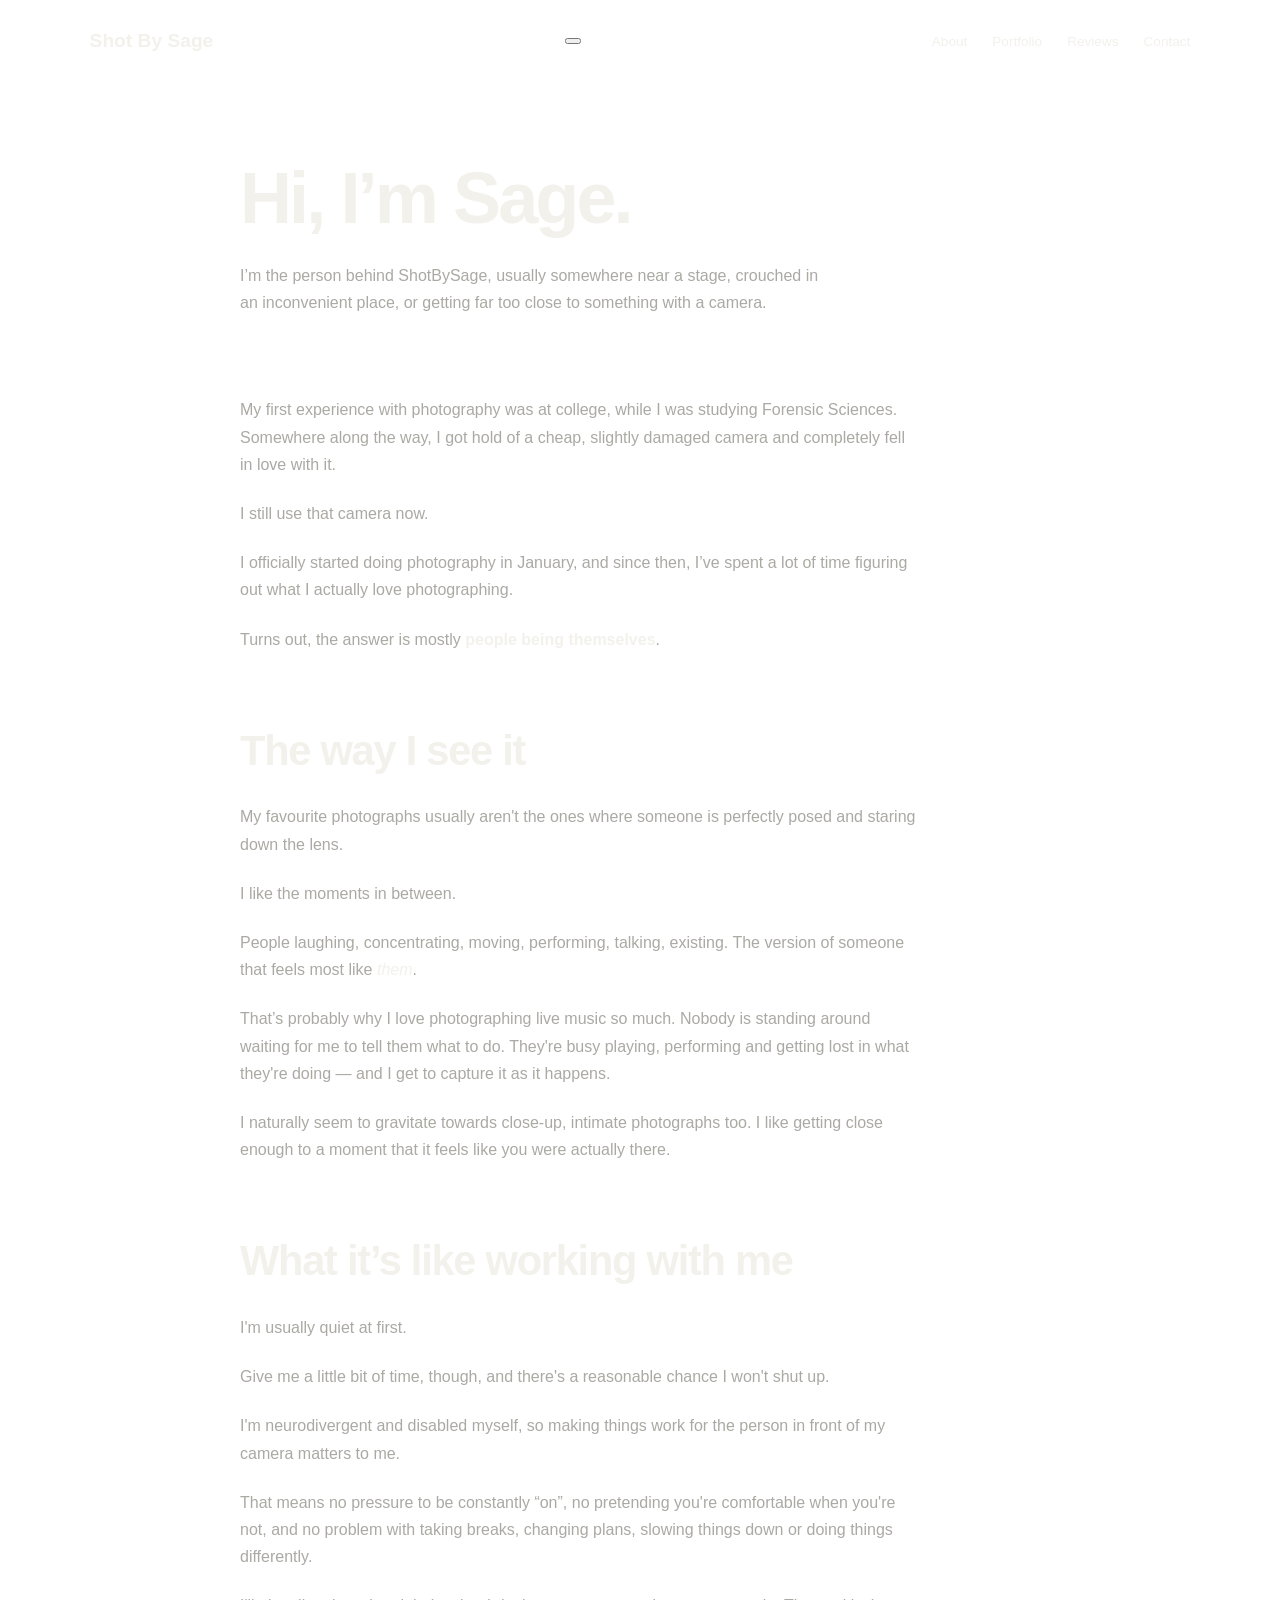
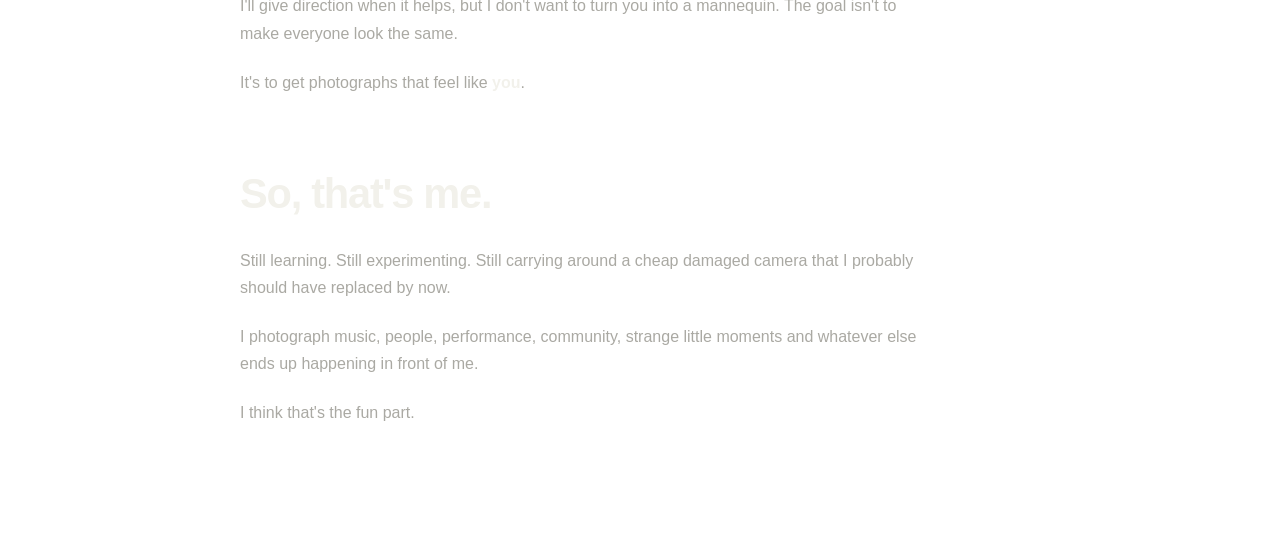
==== about.html @ a7e8df9d "Add files via upload" ====
<!DOCTYPE html>
<html lang="en">

<head>
    <meta charset="UTF-8">
    <meta name="viewport" content="width=device-width, initial-scale=1.0">

    <title>About | Shot By Sage</title>

    <link rel="stylesheet" href="css/style.css">
    <link rel="stylesheet" href="css/about.css">
</head>

<body>

    <header>

        <a href="index.html" class="logo">Shot By Sage</a>

        <button
            class="menu-toggle"
            aria-label="Open navigation menu"
            aria-expanded="false"
        >
            <span></span>
            <span></span>
            <span></span>
        </button>

        <nav class="site-nav">
            <a href="about.html">About</a>
            <a href="portfolio.html">Portfolio</a>
            <a href="reviews.html">Reviews</a>
            <a href="contact.html">Contact</a>
        </nav>

    </header>


    <main class="about-page">

        <section class="about-intro">

            <h1>Hi, I’m Sage.</h1>

            <p>
                I’m the person behind ShotBySage, usually somewhere near a stage,
                crouched in an inconvenient place, or getting far too close to
                something with a camera.
            </p>

        </section>


        <section class="about-content">

            <div class="about-block">

                <p>
                    My first experience with photography was at college, while I
                    was studying Forensic Sciences. Somewhere along the way, I got
                    hold of a cheap, slightly damaged camera and completely fell
                    in love with it.
                </p>

                <p>
                    I still use that camera now.
                </p>

                <p>
                    I officially started doing photography in January, and since
                    then, I’ve spent a lot of time figuring out what I actually
                    love photographing.
                </p>

                <p>
                    Turns out, the answer is mostly <strong>people being
                    themselves</strong>.
                </p>

            </div>


            <div class="about-block">

                <h2>The way I see it</h2>

                <p>
                    My favourite photographs usually aren't the ones where someone
                    is perfectly posed and staring down the lens.
                </p>

                <p>
                    I like the moments in between.
                </p>

                <p>
                    People laughing, concentrating, moving, performing, talking,
                    existing. The version of someone that feels most like
                    <em>them</em>.
                </p>

                <p>
                    That’s probably why I love photographing live music so much.
                    Nobody is standing around waiting for me to tell them what to
                    do. They're busy playing, performing and getting lost in what
                    they're doing — and I get to capture it as it happens.
                </p>

                <p>
                    I naturally seem to gravitate towards close-up, intimate
                    photographs too. I like getting close enough to a moment that
                    it feels like you were actually there.
                </p>

            </div>


            <div class="about-block">

                <h2>What it’s like working with me</h2>

                <p>
                    I'm usually quiet at first.
                </p>

                <p>
                    Give me a little bit of time, though, and there's a reasonable
                    chance I won't shut up.
                </p>

                <p>
                    I'm neurodivergent and disabled myself, so making things work
                    for the person in front of my camera matters to me.
                </p>

                <p>
                    That means no pressure to be constantly “on”, no pretending
                    you're comfortable when you're not, and no problem with taking
                    breaks, changing plans, slowing things down or doing things
                    differently.
                </p>

                <p>
                    I'll give direction when it helps, but I don't want to turn you
                    into a mannequin. The goal isn't to make everyone look the same.
                </p>

                <p>
                    It's to get photographs that feel like <strong>you</strong>.
                </p>

            </div>


            <div class="about-block about-ending">

                <h2>So, that's me.</h2>

                <p>
                    Still learning. Still experimenting. Still carrying around a
                    cheap damaged camera that I probably should have replaced by now.
                </p>

                <p>
                    I photograph music, people, performance, community, strange
                    little moments and whatever else ends up happening in front of me.
                </p>

                <p>
                    I think that's the fun part.
                </p>

            </div>

        </section>

    </main>


    <script src="js/script.js"></script>

</body>

</html>
---- css/about.css ----
/* =========================
   ABOUT PAGE
========================= */

* {
    box-sizing: border-box;
}

body {
    margin: 0;
   
    color: #f2f1eb;
    font-family: Arial, sans-serif;
}


/* =========================
   HEADER
========================= */

header {
    display: flex;
    justify-content: space-between;
    align-items: center;

    padding: 30px 7%;
}

.logo {
    color: #f2f1eb;
    text-decoration: none;

    font-size: 1.2rem;
    font-weight: 700;
}

nav {
    display: flex;
    gap: 25px;
}

nav a {
    color: #f2f1eb;
    text-decoration: none;

    font-size: 0.85rem;
}

nav a:hover {
    opacity: 0.6;
}


/* =========================
   PAGE
========================= */

.about-page {
    width: min(800px, 86%);
    margin: 0 auto;

    padding: 80px 0 110px;
}


/* =========================
   INTRO
========================= */

.about-intro {
    margin-bottom: 80px;
}

.about-intro h1 {
    margin: 0 0 28px;

    font-size: clamp(2.8rem, 6vw, 4.5rem);

    line-height: 1;
    letter-spacing: -0.04em;
}

.about-intro p {
    max-width: 580px;

    margin: 0;

    color: #aaa9a3;

    font-size: 1rem;
    line-height: 1.7;
}


/* =========================
   CONTENT
========================= */

.about-content {
    max-width: 680px;
}

.about-block {
    margin-bottom: 75px;
}

.about-block:last-child {
    margin-bottom: 0;
}


/* =========================
   SECTION HEADINGS
========================= */

.about-block h2 {
    margin: 0 0 30px;

    font-size: clamp(1.8rem, 4vw, 2.6rem);

    font-weight: 700;

    line-height: 1.1;

    letter-spacing: -0.03em;
}


/* =========================
   PARAGRAPHS
========================= */

.about-block p {
    margin: 0 0 22px;

    color: #aaa9a3;

    font-size: 1rem;

    line-height: 1.7;
}

.about-block p:last-child {
    margin-bottom: 0;
}


/* =========================
   EMPHASIS
========================= */

.about-block strong,
.about-block em {
    color: #f2f1eb;
}


/* =========================
   ENDING
========================= */

.about-ending {
    margin-top: 20px;
}


/* =========================
   MOBILE
========================= */

@media (max-width: 700px) {

    header {
        padding: 25px 7%;
    }

    nav {
        gap: 15px;
    }

    nav a {
        font-size: 0.75rem;
    }

    .about-page {
        padding: 55px 0 80px;
    }

    .about-intro {
        margin-bottom: 60px;
    }

    .about-block {
        margin-bottom: 55px;
    }

    .about-block h2 {
        margin-bottom: 22px;
    }

    .about-block p {
        margin-bottom: 18px;

        font-size: 0.95rem;
    }

}
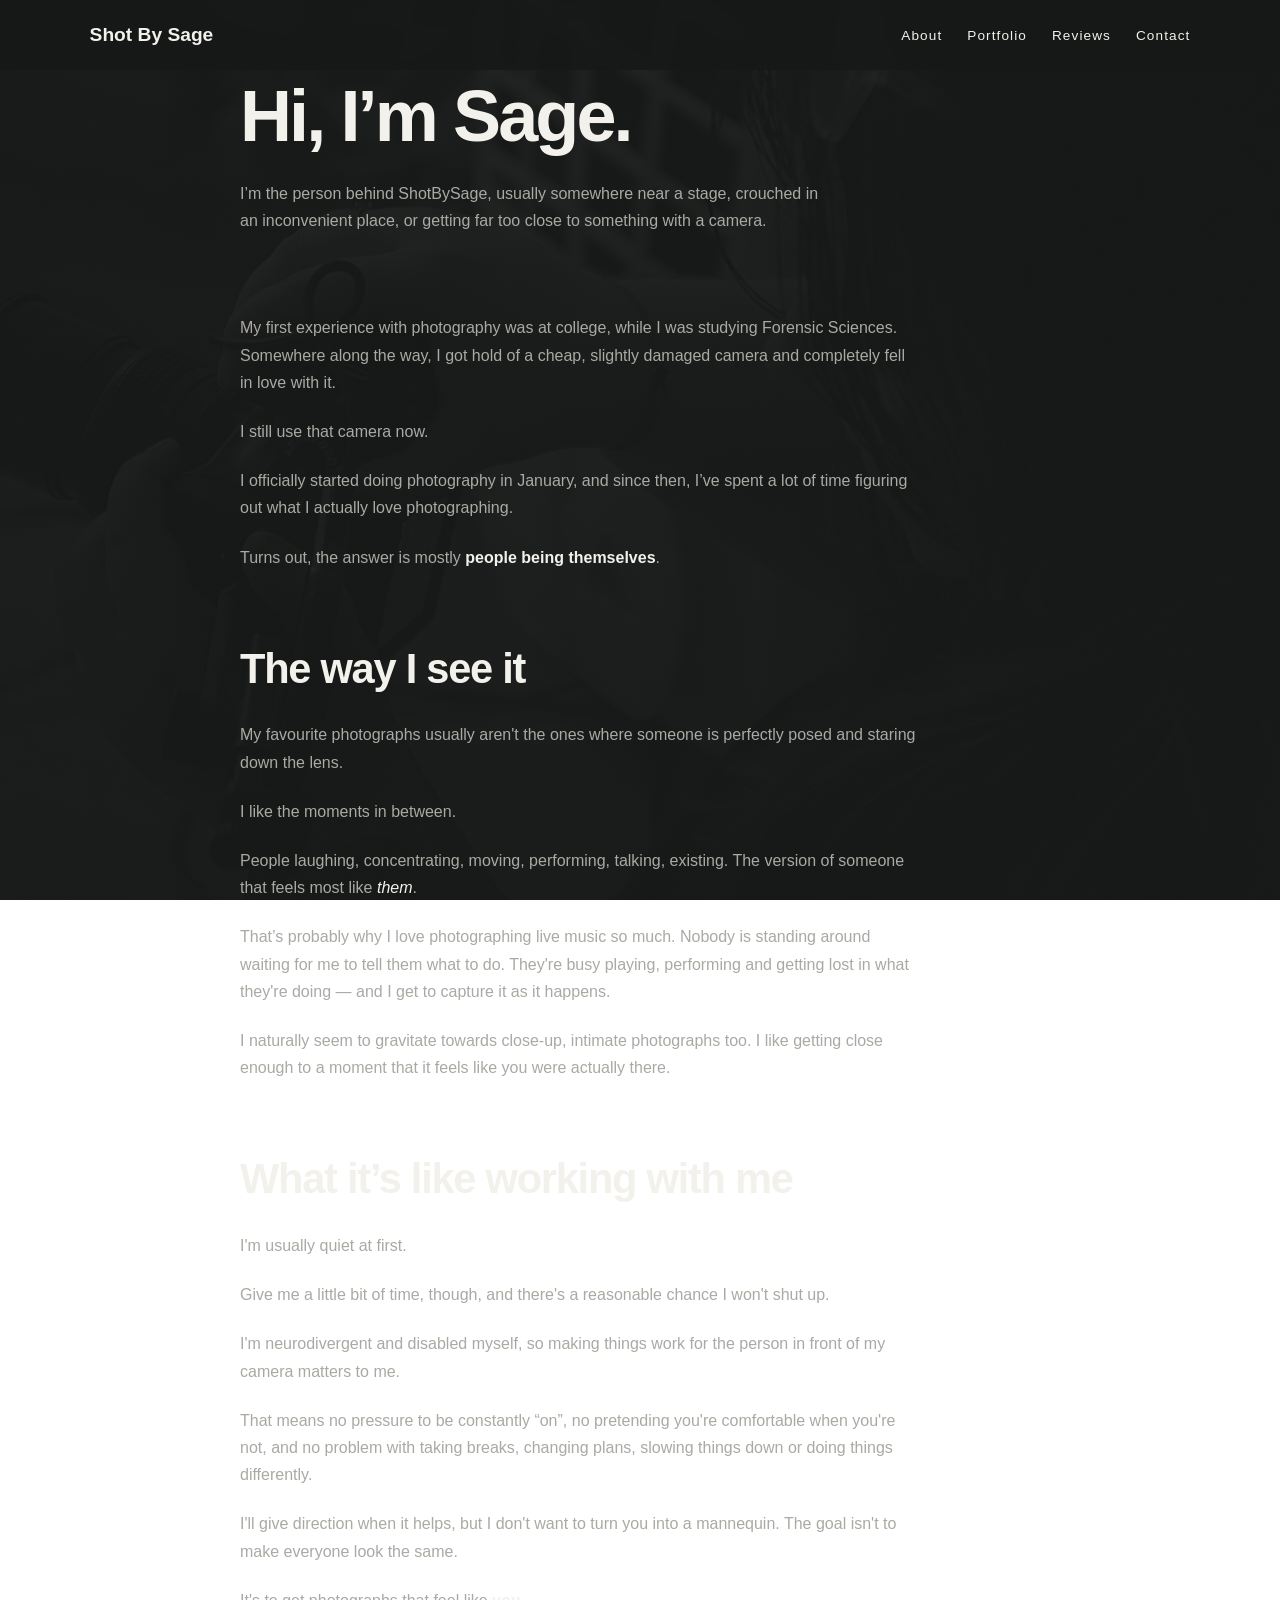
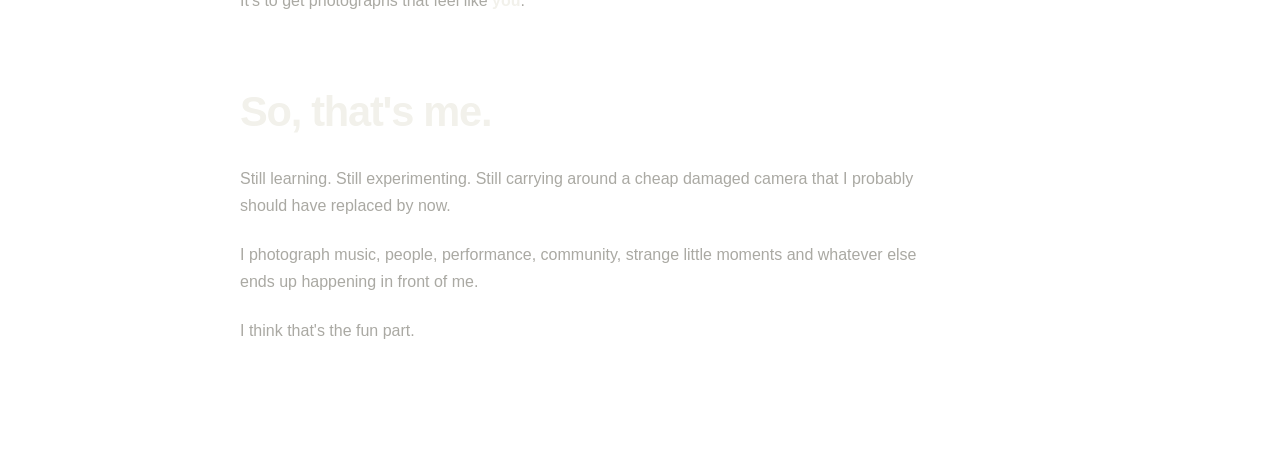
==== commit 19967a49: "Fix About page stylesheet links" ====
--- a/about.html
+++ b/about.html
@@ -1,185 +1,62 @@
-<!DOCTYPE html>
-<html lang="en">
-
-<head>
-    <meta charset="UTF-8">
-    <meta name="viewport" content="width=device-width, initial-scale=1.0">
-
-    <title>About | Shot By Sage</title>
-
-    <link rel="stylesheet" href="css/style.css">
-    <link rel="stylesheet" href="css/about.css">
-</head>
-
-<body>
-
-    <header>
-
-        <a href="index.html" class="logo">Shot By Sage</a>
-
-        <button
-            class="menu-toggle"
-            aria-label="Open navigation menu"
-            aria-expanded="false"
-        >
-            <span></span>
-            <span></span>
-            <span></span>
-        </button>
-
-        <nav class="site-nav">
-            <a href="about.html">About</a>
-            <a href="portfolio.html">Portfolio</a>
-            <a href="reviews.html">Reviews</a>
-            <a href="contact.html">Contact</a>
-        </nav>
-
-    </header>
-
-
-    <main class="about-page">
-
-        <section class="about-intro">
-
-            <h1>Hi, I’m Sage.</h1>
-
-            <p>
-                I’m the person behind ShotBySage, usually somewhere near a stage,
-                crouched in an inconvenient place, or getting far too close to
-                something with a camera.
-            </p>
-
-        </section>
-
-
-        <section class="about-content">
-
-            <div class="about-block">
-
-                <p>
-                    My first experience with photography was at college, while I
-                    was studying Forensic Sciences. Somewhere along the way, I got
-                    hold of a cheap, slightly damaged camera and completely fell
-                    in love with it.
-                </p>
-
-                <p>
-                    I still use that camera now.
-                </p>
-
-                <p>
-                    I officially started doing photography in January, and since
-                    then, I’ve spent a lot of time figuring out what I actually
-                    love photographing.
-                </p>
-
-                <p>
-                    Turns out, the answer is mostly <strong>people being
-                    themselves</strong>.
-                </p>
-
-            </div>
-
-
-            <div class="about-block">
-
-                <h2>The way I see it</h2>
-
-                <p>
-                    My favourite photographs usually aren't the ones where someone
-                    is perfectly posed and staring down the lens.
-                </p>
-
-                <p>
-                    I like the moments in between.
-                </p>
-
-                <p>
-                    People laughing, concentrating, moving, performing, talking,
-                    existing. The version of someone that feels most like
-                    <em>them</em>.
-                </p>
-
-                <p>
-                    That’s probably why I love photographing live music so much.
-                    Nobody is standing around waiting for me to tell them what to
-                    do. They're busy playing, performing and getting lost in what
-                    they're doing — and I get to capture it as it happens.
-                </p>
-
-                <p>
-                    I naturally seem to gravitate towards close-up, intimate
-                    photographs too. I like getting close enough to a moment that
-                    it feels like you were actually there.
-                </p>
-
-            </div>
-
-
-            <div class="about-block">
-
-                <h2>What it’s like working with me</h2>
-
-                <p>
-                    I'm usually quiet at first.
-                </p>
-
-                <p>
-                    Give me a little bit of time, though, and there's a reasonable
-                    chance I won't shut up.
-                </p>
-
-                <p>
-                    I'm neurodivergent and disabled myself, so making things work
-                    for the person in front of my camera matters to me.
-                </p>
-
-                <p>
-                    That means no pressure to be constantly “on”, no pretending
-                    you're comfortable when you're not, and no problem with taking
-                    breaks, changing plans, slowing things down or doing things
-                    differently.
-                </p>
-
-                <p>
-                    I'll give direction when it helps, but I don't want to turn you
-                    into a mannequin. The goal isn't to make everyone look the same.
-                </p>
-
-                <p>
-                    It's to get photographs that feel like <strong>you</strong>.
-                </p>
-
-            </div>
-
-
-            <div class="about-block about-ending">
-
-                <h2>So, that's me.</h2>
-
-                <p>
-                    Still learning. Still experimenting. Still carrying around a
-                    cheap damaged camera that I probably should have replaced by now.
-                </p>
-
-                <p>
-                    I photograph music, people, performance, community, strange
-                    little moments and whatever else ends up happening in front of me.
-                </p>
-
-                <p>
-                    I think that's the fun part.
-                </p>
-
-            </div>
-
-        </section>
-
-    </main>
-
-
-    <script src="js/script.js"></script>
-
-</body>
-
-</html>+<!DOCTYPE html>
+<html lang="en">
+<head>
+    <meta charset="UTF-8">
+    <meta name="viewport" content="width=device-width, initial-scale=1.0">
+    <title>About | Shot By Sage</title>
+    <link rel="stylesheet" href="css/global.css">
+    <link rel="stylesheet" href="css/header.css">
+    <link rel="stylesheet" href="css/about.css">
+    <link rel="stylesheet" href="css/mobile.css">
+</head>
+<body>
+<header>
+    <a href="index.html" class="logo">Shot By Sage</a>
+    <button class="menu-toggle" aria-label="Open navigation menu" aria-expanded="false"><span></span><span></span><span></span></button>
+    <nav class="site-nav">
+        <a href="about.html">About</a>
+        <a href="portfolio.html">Portfolio</a>
+        <a href="reviews.html">Reviews</a>
+        <a href="contact.html">Contact</a>
+    </nav>
+</header>
+<main class="about-page">
+    <section class="about-intro">
+        <h1>Hi, I’m Sage.</h1>
+        <p>I’m the person behind ShotBySage, usually somewhere near a stage, crouched in an inconvenient place, or getting far too close to something with a camera.</p>
+    </section>
+    <section class="about-content">
+        <div class="about-block">
+            <p>My first experience with photography was at college, while I was studying Forensic Sciences. Somewhere along the way, I got hold of a cheap, slightly damaged camera and completely fell in love with it.</p>
+            <p>I still use that camera now.</p>
+            <p>I officially started doing photography in January, and since then, I’ve spent a lot of time figuring out what I actually love photographing.</p>
+            <p>Turns out, the answer is mostly <strong>people being themselves</strong>.</p>
+        </div>
+        <div class="about-block">
+            <h2>The way I see it</h2>
+            <p>My favourite photographs usually aren't the ones where someone is perfectly posed and staring down the lens.</p>
+            <p>I like the moments in between.</p>
+            <p>People laughing, concentrating, moving, performing, talking, existing. The version of someone that feels most like <em>them</em>.</p>
+            <p>That’s probably why I love photographing live music so much. Nobody is standing around waiting for me to tell them what to do. They're busy playing, performing and getting lost in what they're doing — and I get to capture it as it happens.</p>
+            <p>I naturally seem to gravitate towards close-up, intimate photographs too. I like getting close enough to a moment that it feels like you were actually there.</p>
+        </div>
+        <div class="about-block">
+            <h2>What it’s like working with me</h2>
+            <p>I'm usually quiet at first.</p>
+            <p>Give me a little bit of time, though, and there's a reasonable chance I won't shut up.</p>
+            <p>I'm neurodivergent and disabled myself, so making things work for the person in front of my camera matters to me.</p>
+            <p>That means no pressure to be constantly “on”, no pretending you're comfortable when you're not, and no problem with taking breaks, changing plans, slowing things down or doing things differently.</p>
+            <p>I'll give direction when it helps, but I don't want to turn you into a mannequin. The goal isn't to make everyone look the same.</p>
+            <p>It's to get photographs that feel like <strong>you</strong>.</p>
+        </div>
+        <div class="about-block about-ending">
+            <h2>So, that's me.</h2>
+            <p>Still learning. Still experimenting. Still carrying around a cheap damaged camera that I probably should have replaced by now.</p>
+            <p>I photograph music, people, performance, community, strange little moments and whatever else ends up happening in front of me.</p>
+            <p>I think that's the fun part.</p>
+        </div>
+    </section>
+</main>
+<script src="js/script.js"></script>
+</body>
+</html>
--- a/css/global.css
+++ b/css/global.css
@@ -0,0 +1,30 @@
+/* =========================
+   RESET
+========================= */
+
+* {
+    box-sizing: border-box;
+}
+
+html,
+body {
+    margin: 0;
+    width: 100%;
+    min-height: 100%;
+}
+
+body {
+    background:
+        linear-gradient(
+            rgba(23, 25, 24, 0.90),
+            rgba(23, 25, 24, 0.96)
+        ),
+        url("../images/webpage/background.jpg");
+
+    background-size: cover;
+    background-position: center;
+    background-attachment: fixed;
+
+    color: #f2f1eb;
+    font-family: Arial, sans-serif;
+}
--- a/css/header.css
+++ b/css/header.css
@@ -0,0 +1,86 @@
+/* =========================
+   HEADER
+========================= */
+
+header {
+    position: fixed;
+    top: 0;
+    left: 0;
+
+    width: 100%;
+    height: 70px;
+
+    display: flex;
+    align-items: center;
+    justify-content: space-between;
+
+    padding: 0 5%;
+
+    background: rgba(23, 25, 24, 0.82);
+    backdrop-filter: blur(8px);
+
+    z-index: 100;
+}
+
+.logo {
+    color: #f2f1eb;
+    text-decoration: none;
+    font-size: 1.5rem;
+}
+
+nav {
+    display: flex;
+    gap: 2rem;
+}
+
+nav a {
+    color: #f2f1eb;
+    text-decoration: none;
+
+    font-size: 0.85rem;
+    letter-spacing: 0.08em;
+
+    transition: color 0.25s ease;
+}
+
+nav a:hover {
+    color: #93a88d;
+}
+
+
+/* =========================
+   MOBILE MENU
+========================= */
+
+.menu-toggle {
+    display: none;
+
+    width: 42px;
+    height: 42px;
+
+    padding: 0;
+    border: none;
+
+    background: transparent;
+
+    cursor: pointer;
+
+    flex-direction: column;
+    align-items: center;
+    justify-content: center;
+
+    gap: 5px;
+}
+
+.menu-toggle span {
+    display: block;
+
+    width: 24px;
+    height: 1px;
+
+    background: #f2f1eb;
+
+    transition:
+        transform 0.25s ease,
+        opacity 0.25s ease;
+}
--- a/css/mobile.css
+++ b/css/mobile.css
@@ -0,0 +1,237 @@
+@media (max-width: 700px) {
+
+    /* =========================
+       HEADER
+    ========================= */
+
+    header {
+        height: 60px;
+        padding: 0 7%;
+    }
+
+    .logo {
+        font-size: 1.1rem;
+    }
+
+
+    /* =========================
+       MOBILE NAVIGATION
+    ========================= */
+
+    .menu-toggle {
+        display: flex;
+        position: relative;
+        z-index: 102;
+    }
+
+    .site-nav {
+        display: none;
+
+        position: absolute;
+
+        top: 60px;
+        left: 0;
+
+        width: 100%;
+
+        flex-direction: column;
+
+        gap: 0;
+
+        padding: 0 7% 1.2rem;
+
+        background: rgba(23, 25, 24, 0.97);
+
+        backdrop-filter: blur(8px);
+
+        border-top: 1px solid rgba(242, 241, 235, 0.08);
+    }
+
+    .site-nav.menu-open {
+        display: flex;
+    }
+
+    .site-nav a {
+        display: block;
+
+        padding: 1rem 0;
+
+        font-size: 0.8rem;
+
+        border-bottom:
+            1px solid rgba(242, 241, 235, 0.08);
+    }
+
+
+    /* =========================
+       HAMBURGER ANIMATION
+    ========================= */
+
+    .menu-toggle.menu-open span:nth-child(1) {
+        transform: translateY(6px) rotate(45deg);
+    }
+
+    .menu-toggle.menu-open span:nth-child(2) {
+        opacity: 0;
+    }
+
+    .menu-toggle.menu-open span:nth-child(3) {
+        transform: translateY(-6px) rotate(-45deg);
+    }
+
+
+    /* =========================
+       HOMEPAGE
+    ========================= */
+
+    .background-image {
+        width: 100%;
+        height: 55%;
+
+        opacity: 0.5;
+
+        background-position: center top;
+
+        -webkit-mask-image:
+            linear-gradient(
+                to bottom,
+                black 0%,
+                black 45%,
+                transparent 100%
+            );
+
+        mask-image:
+            linear-gradient(
+                to bottom,
+                black 0%,
+                black 45%,
+                transparent 100%
+            );
+    }
+
+    .landing-content {
+        padding: 100px 5% 35px;
+    }
+
+    .landing-text h1 {
+        font-size: clamp(3rem, 13vw, 5rem);
+    }
+
+    .film-options {
+        width: 100%;
+        gap: 0.6rem;
+    }
+
+    .film-card {
+        width: calc((100vw - 10% - 1.2rem) / 3);
+        min-width: 0;
+    }
+
+    .film-body {
+        height: 200px;
+    }
+
+    .film-edge {
+        min-height: 24px;
+
+        font-size: 0.26rem;
+        gap: 2px;
+    }
+
+    .sprockets {
+        width: 10px;
+        padding: 2px;
+    }
+
+    .sprockets span {
+        height: 15px;
+    }
+
+    .film-label {
+        font-size: 0.42rem;
+        letter-spacing: 0.08em;
+    }
+
+
+    /* =========================
+       PORTFOLIO
+    ========================= */
+
+    .portfolio-page {
+        padding: 100px 7% 50px;
+    }
+
+    .portfolio-intro {
+        margin-bottom: 2rem;
+    }
+
+    .eyebrow {
+        margin-bottom: 1.1rem;
+    }
+
+    .portfolio-intro-content {
+        display: block;
+    }
+
+    .portfolio-intro h1 {
+        font-size: 2.8rem;
+    }
+
+    .portfolio-intro-text {
+        margin: 1rem 0 0;
+    }
+
+    .portfolio-list {
+        gap: 1.8rem;
+    }
+
+    .portfolio-feature,
+    .portfolio-feature.reverse {
+        height: auto;
+        min-height: 0;
+
+        flex-direction: column;
+    }
+
+    .feature-image {
+        width: 100%;
+        height: 210px;
+    }
+
+    .feature-image::after,
+    .portfolio-feature.reverse .feature-image::after {
+        top: auto;
+        bottom: 0;
+        left: 0;
+        right: auto;
+
+        width: 100%;
+        height: 35%;
+
+        background:
+            linear-gradient(
+                to bottom,
+                transparent,
+                #171918
+            );
+    }
+
+    .feature-text,
+    .portfolio-feature.reverse .feature-text {
+        padding: 0.4rem 0 0;
+
+        text-align: left;
+
+        align-items: flex-start;
+    }
+
+    .feature-number {
+        margin-bottom: 0.45rem;
+    }
+
+    .feature-text h2 {
+        margin-bottom: 0.4rem;
+
+        font-size: 2rem;
+    }
+}
